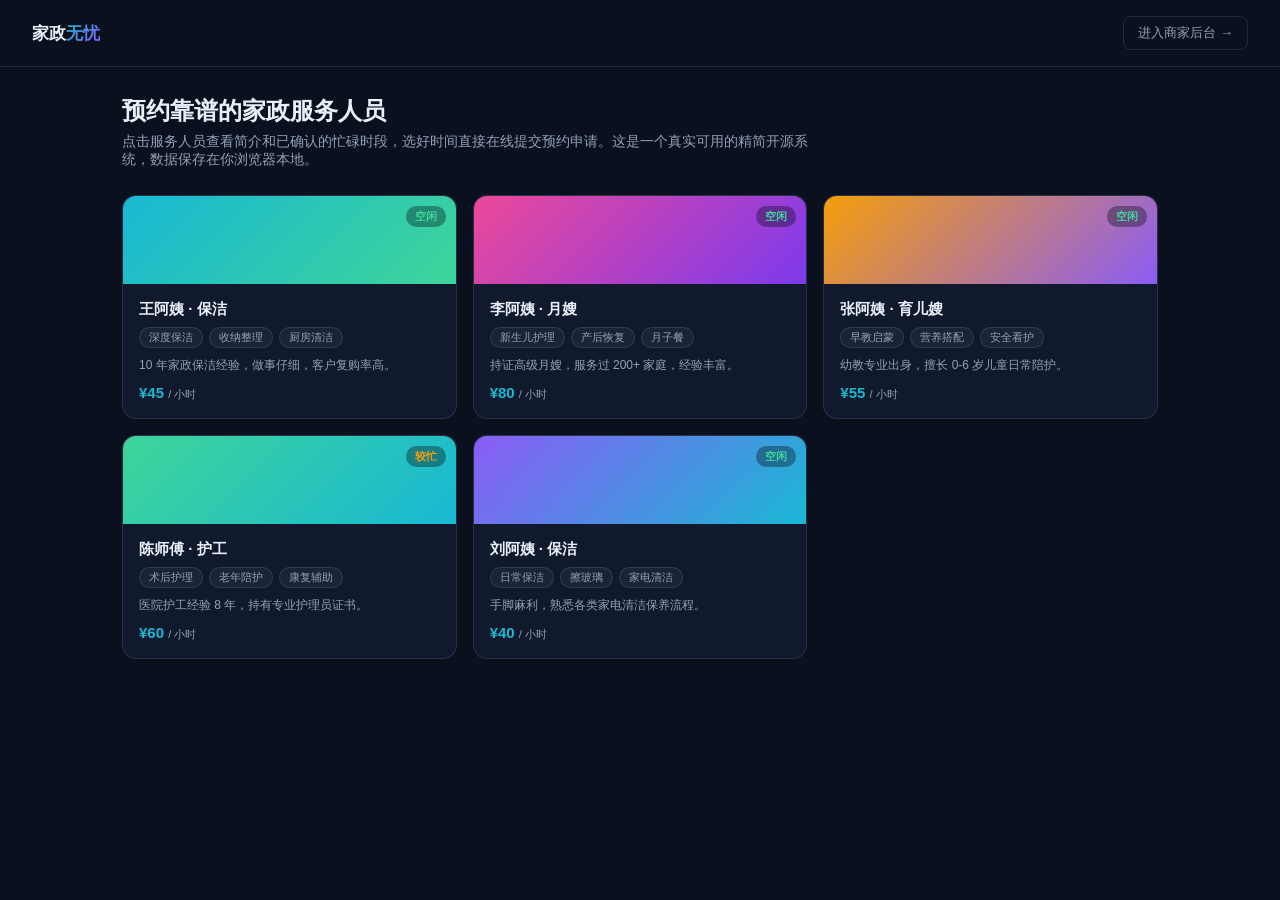
==== index.html @ 335acf9b "Initial commit: functional home-service booking system (frontend + admin)" ====
<!DOCTYPE html>
<html lang="zh-CN">
<head>
<meta charset="UTF-8">
<meta name="viewport" content="width=device-width, initial-scale=1.0">
<title>家政服务预约系统（精简开源版）</title>
<meta name="description" content="免费开源的家政服务预约管理系统精简版：服务人员浏览、在线预约、忙碌时段查询、后台人员与订单管理，真实增删改查功能，纯前端+localStorage实现，可作为学习或二次开发起点。">
<link rel="stylesheet" href="style.css">
</head>
<body>
  <header class="topbar">
    <div class="brand">家政<span class="accent">无忧</span></div>
    <a href="admin.html" class="nav-link">进入商家后台 →</a>
  </header>

  <main class="container">
    <div class="page-head">
      <h1>预约靠谱的家政服务人员</h1>
      <p>点击服务人员查看简介和已确认的忙碌时段，选好时间直接在线提交预约申请。这是一个真实可用的精简开源系统，数据保存在你浏览器本地。</p>
    </div>
    <div id="staffGrid" class="staff-grid"></div>
  </main>

  <div class="modal-backdrop" id="modalBackdrop">
    <div class="modal">
      <button class="modal-close" id="btnCloseModal">&times;</button>
      <h2 id="modalStaffName"></h2>
      <p class="sub" id="modalStaffMeta"></p>
      <div class="booked-ranges" id="busySlots"></div>
      <div id="modalMsg"></div>
      <form id="bookingForm" novalidate>
        <div class="field-row">
          <div class="field">
            <label>姓名</label>
            <input id="customerNameInput" type="text" required placeholder="用于联系你的姓名">
          </div>
          <div class="field">
            <label>手机号</label>
            <input id="phoneInput" type="text" required placeholder="用于联系你的手机号">
          </div>
        </div>
        <div class="field">
          <label>服务日期</label>
          <input id="dateInput" type="date" required>
        </div>
        <div class="field-row">
          <div class="field">
            <label>开始时间</label>
            <input id="startTimeInput" type="time" required>
          </div>
          <div class="field">
            <label>结束时间</label>
            <input id="endTimeInput" type="time" required>
          </div>
        </div>
        <div class="field">
          <label>服务地址</label>
          <input id="addressInput" type="text" required placeholder="上门服务地址">
        </div>
        <div class="field">
          <label>备注（选填）</label>
          <textarea id="notesInput" rows="2" placeholder="特殊需求，例如宠物、老人身体状况等"></textarea>
        </div>
        <button type="submit" class="btn btn-primary btn-block">提交预约申请</button>
      </form>
    </div>
  </div>

  <script src="data.js"></script>
  <script src="script.js"></script>
</body>
</html>
---- style.css ----
:root{--ink:#0A101E;--surface:#111a2c;--surface2:#16223a;--line:rgba(147,160,184,.18);--muted:#93A0B8;--text:#EAF0FA;--cyan:#19B8D4;--violet:#8B5CF6;--green:#3ED598;--red:#F87171;--amber:#F59E0B;--radius:14px;color-scheme:dark}
*{box-sizing:border-box}
body{margin:0;background:var(--ink);color:var(--text);font-family:-apple-system,BlinkMacSystemFont,"Segoe UI","PingFang SC","Microsoft YaHei",sans-serif;min-height:100vh}
a{color:inherit;text-decoration:none}

.topbar{display:flex;align-items:center;justify-content:space-between;padding:16px 32px;border-bottom:1px solid var(--line)}
.brand{font-size:17px;font-weight:700}
.brand .accent{background:linear-gradient(135deg,var(--cyan),var(--violet));-webkit-background-clip:text;background-clip:text;color:transparent}
.nav-link{font-size:13px;color:var(--muted);border:1px solid var(--line);padding:7px 14px;border-radius:8px}
.nav-link:hover{border-color:var(--cyan);color:var(--text)}

.container{max-width:1100px;margin:0 auto;padding:28px 32px}
.page-head h1{font-size:24px;font-weight:700;margin:0 0 6px}
.page-head p{color:var(--muted);font-size:14px;margin:0 0 26px;max-width:700px}

.staff-grid{display:grid;grid-template-columns:repeat(auto-fill,minmax(250px,1fr));gap:16px}
.staff-card{background:var(--surface);border:1px solid var(--line);border-radius:var(--radius);overflow:hidden;cursor:pointer;transition:transform .2s,border-color .2s}
.staff-card:hover{transform:translateY(-3px);border-color:rgba(25,184,212,.4)}
.staff-card__img{height:88px;position:relative;display:flex;align-items:flex-start;justify-content:flex-end;padding:10px}
.staff-card__body{padding:16px}
.staff-card__body h3{margin:0 0 8px;font-size:15px}
.staff-card__bio{font-size:12px;color:var(--muted);margin:8px 0 10px;line-height:1.5}
.staff-card__price{font-size:15px;font-weight:700;color:var(--cyan)}
.staff-card__price span{font-size:11px;color:var(--muted);font-weight:400}

.status-pill{font-size:11px;font-weight:700;padding:3px 9px;border-radius:999px;background:rgba(4,8,16,.35);backdrop-filter:blur(2px)}
.status-pill.available{color:var(--green)}
.status-pill.busy{color:var(--amber)}

.tag-list{display:flex;flex-wrap:wrap;gap:6px}
.tag{font-size:11px;color:var(--muted);background:rgba(147,160,184,.08);border:1px solid var(--line);border-radius:999px;padding:2px 9px}

.modal-backdrop{position:fixed;inset:0;background:rgba(4,8,16,.75);display:none;align-items:center;justify-content:center;padding:20px;z-index:50}
.modal-backdrop.show{display:flex}
.modal{background:var(--surface);border:1px solid var(--line);border-radius:18px;max-width:460px;width:100%;max-height:88vh;overflow:auto;padding:26px}
.modal h2{margin:0 0 6px;font-size:18px}
.modal .sub{color:var(--muted);font-size:12.5px;margin:0 0 18px}
.modal-close{float:right;background:none;border:none;color:var(--muted);font-size:20px;cursor:pointer}

.field{display:flex;flex-direction:column;gap:6px;margin-bottom:14px}
.field label{font-size:12px;color:var(--muted);font-weight:600}
.field input,.field select,.field textarea{background:rgba(147,160,184,.06);border:1px solid var(--line);border-radius:8px;padding:9px 11px;color:var(--text);font-family:inherit;font-size:13.5px;outline:none;width:100%}
.field input:focus,.field select:focus,.field textarea:focus{border-color:var(--cyan)}
.field-row{display:grid;grid-template-columns:1fr 1fr;gap:10px}

.btn{font-family:inherit;font-size:13.5px;font-weight:600;padding:10px 18px;border-radius:9px;border:1px solid var(--line);background:transparent;color:var(--text);cursor:pointer}
.btn:hover{border-color:var(--cyan)}
.btn-primary{background:linear-gradient(135deg,var(--cyan),var(--violet));border:none;color:#06121A}
.btn-block{width:100%}
.btn-sm{padding:5px 11px;font-size:12px}
.btn-danger{border-color:rgba(248,113,113,.4);color:var(--red)}

.msg{margin:0 0 14px;font-size:12.5px;padding:9px 12px;border-radius:8px}
.msg.error{background:rgba(248,113,113,.1);border:1px solid rgba(248,113,113,.3);color:var(--red)}
.msg.success{background:rgba(62,213,152,.1);border:1px solid rgba(62,213,152,.3);color:var(--green)}

.booked-ranges{font-size:12px;color:var(--muted);margin:0 0 16px;padding:10px 12px;background:rgba(147,160,184,.05);border-radius:8px}
.booked-ranges strong{color:var(--text)}

/* admin */
.admin-layout{display:flex;min-height:100vh}
.sidebar{width:220px;flex-shrink:0;border-right:1px solid var(--line);padding:20px 14px}
.sidebar .brand{padding:0 10px 20px}
.side-link{display:block;padding:10px 12px;border-radius:9px;font-size:13.5px;color:var(--muted);margin-bottom:4px;cursor:pointer}
.side-link:hover{background:rgba(147,160,184,.06)}
.side-link.active{background:rgba(25,184,212,.12);color:var(--text)}
.admin-main{flex:1;padding:28px 34px;overflow:auto}
.admin-view{display:none}
.admin-view.active{display:block}

.stat-grid{display:grid;grid-template-columns:repeat(4,1fr);gap:14px;margin-bottom:26px}
.stat-card{background:var(--surface);border:1px solid var(--line);border-radius:var(--radius);padding:20px}
.stat-card .num{font-size:26px;font-weight:800}
.stat-card .label{font-size:12px;color:var(--muted);margin-top:4px}

table{width:100%;border-collapse:collapse;font-size:13.5px}
th{text-align:left;padding:10px 12px;color:var(--muted);font-weight:600;border-bottom:1px solid var(--line);font-size:12px}
td{padding:11px 12px;border-bottom:1px solid var(--line)}
.badge{display:inline-block;font-size:11px;font-weight:700;padding:3px 9px;border-radius:999px}
.badge.confirmed{background:rgba(62,213,152,.14);color:var(--green)}
.badge.pending{background:rgba(245,158,11,.14);color:var(--amber)}
.badge.cancelled{background:rgba(248,113,113,.14);color:var(--red)}
.badge.available{background:rgba(62,213,152,.14);color:var(--green)}
.badge.busy{background:rgba(245,158,11,.14);color:var(--amber)}
.table-actions{display:flex;gap:6px}
.table-toolbar{display:flex;justify-content:space-between;align-items:center;margin-bottom:16px}
.filter-row{display:flex;gap:6px}
.filter-btn{font-size:12px;padding:6px 12px;border-radius:999px;border:1px solid var(--line);background:transparent;color:var(--muted);cursor:pointer}
.filter-btn.active{border-color:var(--cyan);color:var(--text)}

@media (max-width:820px){
  .admin-layout{flex-direction:column}
  .sidebar{width:100%;display:flex;overflow-x:auto;border-right:none;border-bottom:1px solid var(--line)}
  .stat-grid{grid-template-columns:repeat(2,1fr)}
}
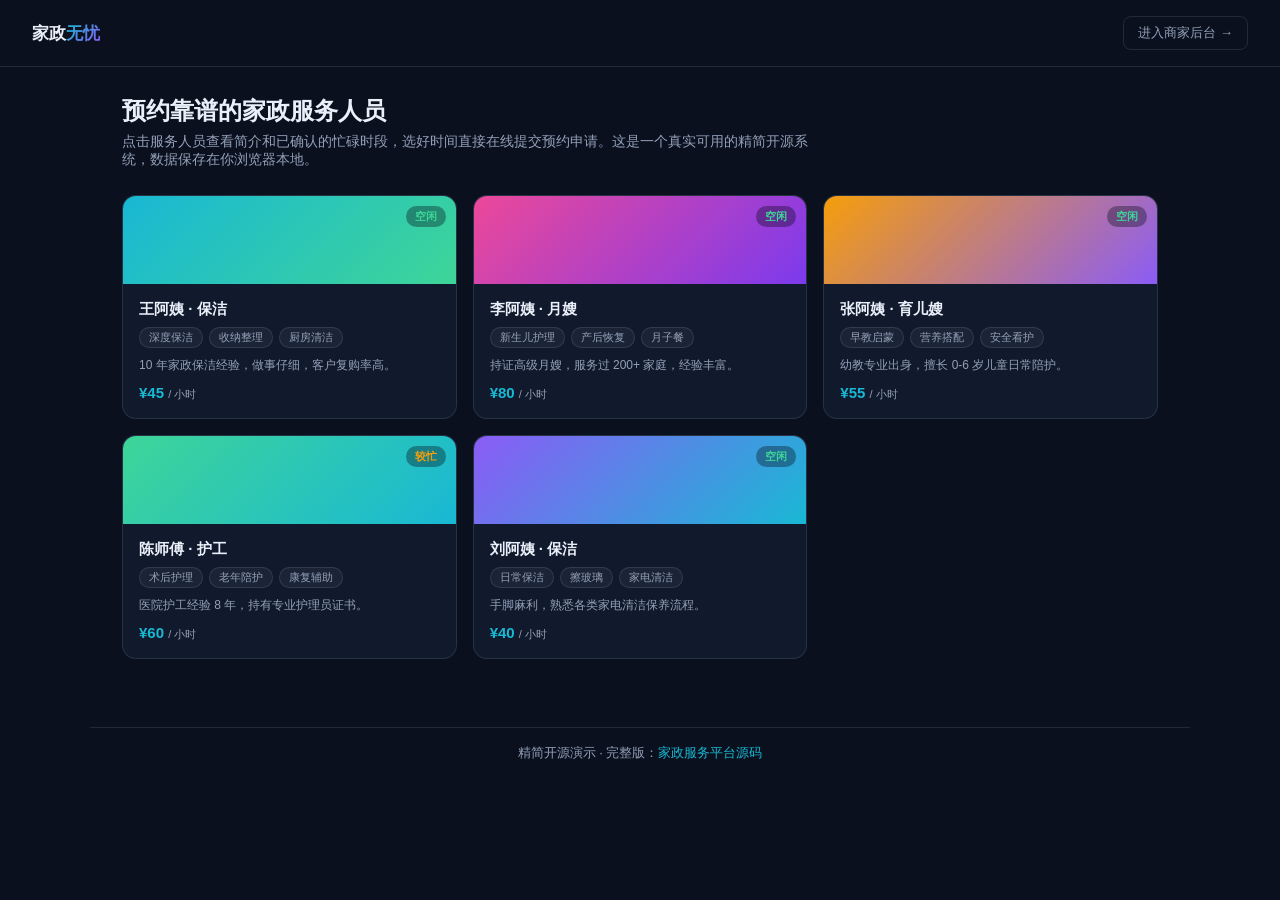
==== commit 45a8d4f7: "Add footer link to the full commercial product page" ====
--- a/index.html
+++ b/index.html
@@ -68,5 +68,7 @@
 
   <script src="data.js"></script>
   <script src="script.js"></script>
+
+<footer style="margin:40px auto 16px;max-width:1100px;padding:16px 20px 0;border-top:1px solid var(--line,rgba(147,160,184,.18));text-align:center;color:var(--muted,#93A0B8);font-size:13px">精简开源演示 &middot; 完整版：<a href="https://inzyxuashop.com/jiazheng-yuanma.html" target="_blank" rel="noopener" style="color:var(--cyan,#19B8D4);text-decoration:none">家政服务平台源码</a></footer>
 </body>
 </html>
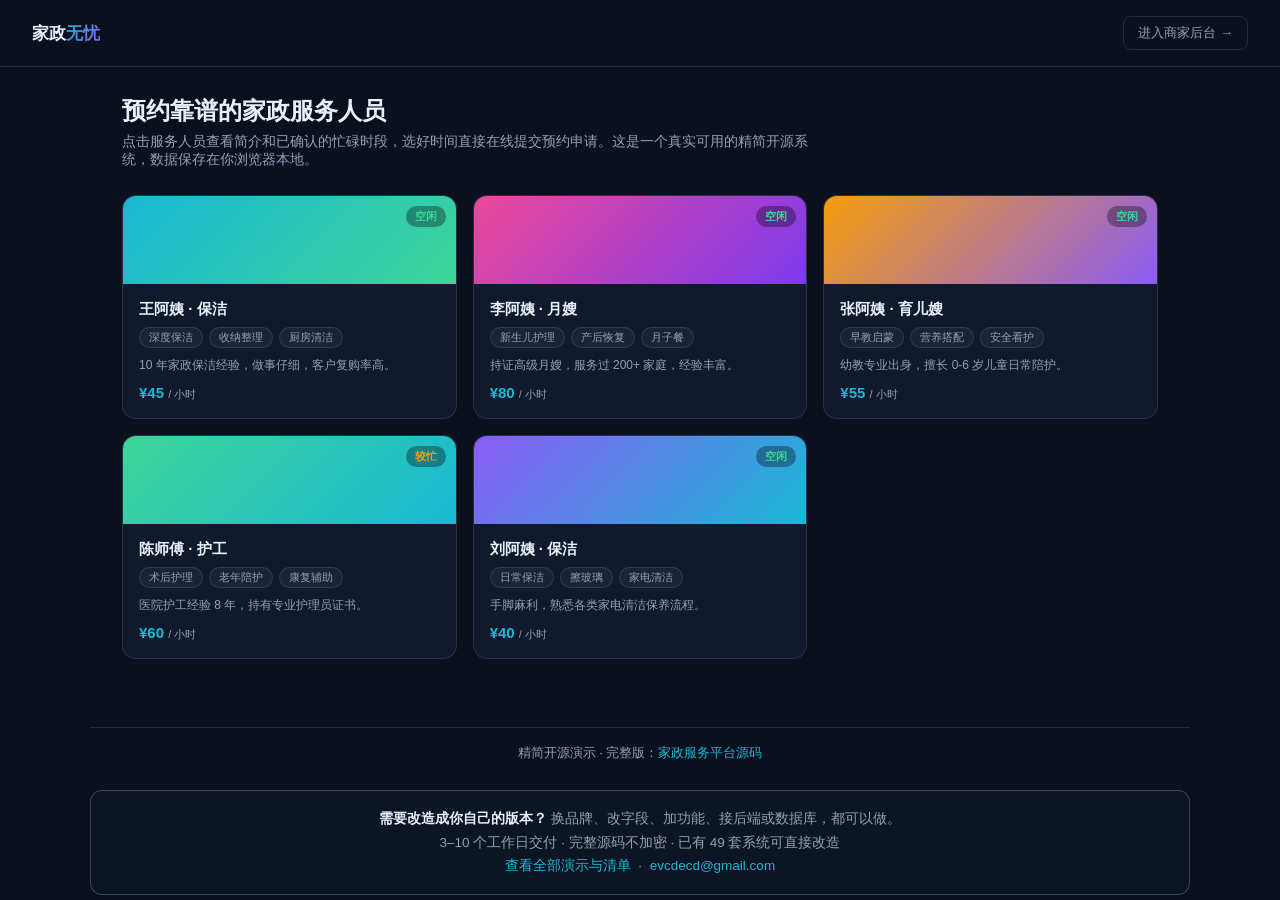
==== commit c4b72c37: "Add a custom-delivery footer" ====
--- a/index.html
+++ b/index.html
@@ -70,5 +70,15 @@
   <script src="script.js"></script>
 
 <footer style="margin:40px auto 16px;max-width:1100px;padding:16px 20px 0;border-top:1px solid var(--line,rgba(147,160,184,.18));text-align:center;color:var(--muted,#93A0B8);font-size:13px">精简开源演示 &middot; 完整版：<a href="https://inzyxuashop.com/jiazheng-yuanma.html" target="_blank" rel="noopener" style="color:var(--cyan,#19B8D4);text-decoration:none">家政服务平台源码</a></footer>
+
+<!-- custom-delivery -->
+<div style="max-width:1100px;margin:28px auto 34px;padding:16px 20px;border:1px solid rgba(147,160,184,.35);border-radius:12px;background:rgba(17,26,44,.55);font:13.5px/1.75 -apple-system,BlinkMacSystemFont,'Segoe UI','PingFang SC','Microsoft YaHei',sans-serif;color:#93a0b8;text-align:center">
+  <strong style="color:#eaf0fa">需要改造成你自己的版本？</strong>
+  换品牌、改字段、加功能、接后端或数据库，都可以做。<br>
+  3–10 个工作日交付 · 完整源码不加密 · 已有 49 套系统可直接改造<br>
+  <a href="https://inzyxuashop.com" style="color:#19b8d4;text-decoration:none">查看全部演示与清单</a>
+  &nbsp;·&nbsp;
+  <a href="mailto:evcdecd@gmail.com" style="color:#19b8d4;text-decoration:none">evcdecd@gmail.com</a>
+</div>
 </body>
-</html>
+</html>
